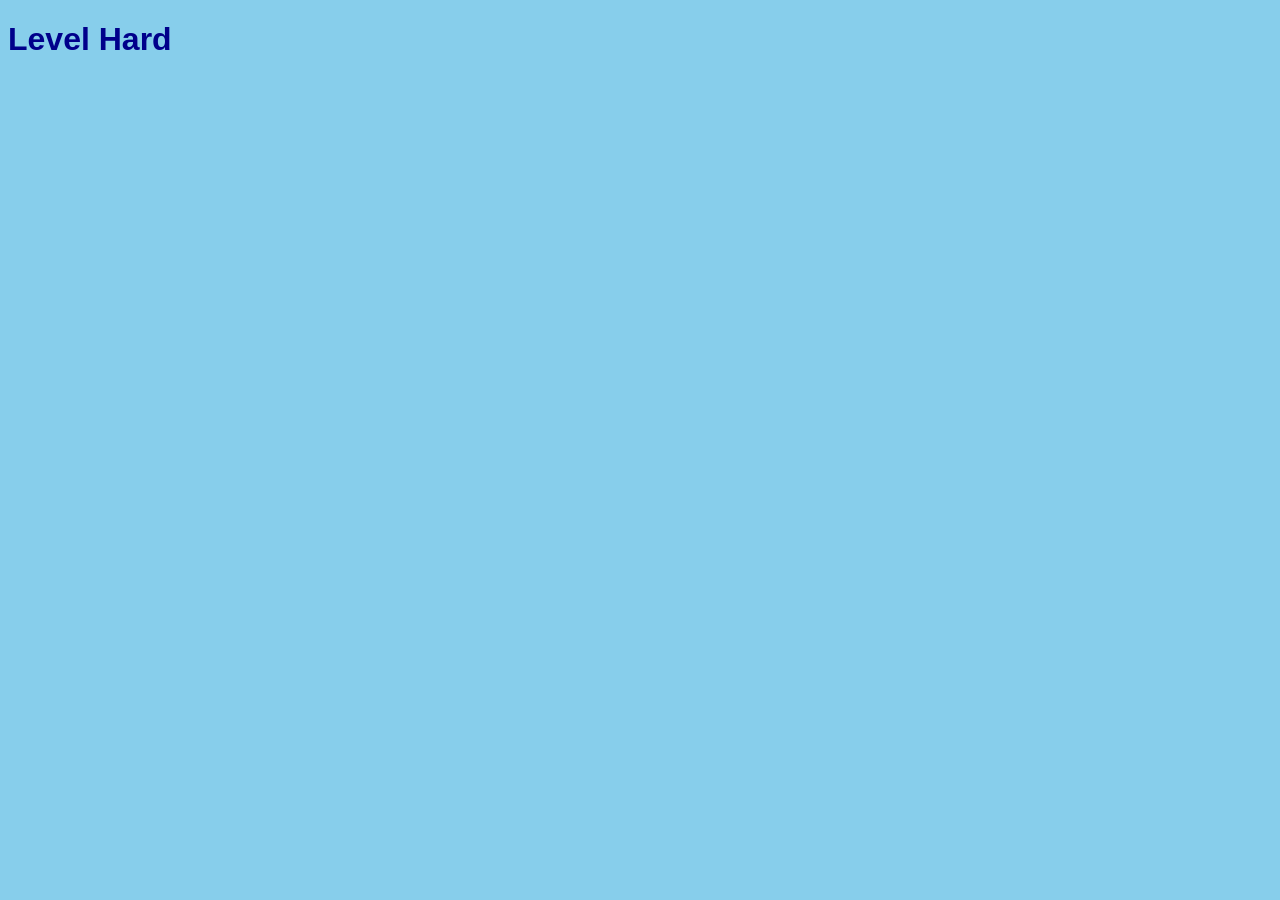
==== index.html @ c9ded30f "primeiroCommit" ====
<!DOCTYPE html>
<html lang="pt-br">
<head>
    <title>Level Hard</title>
    <meta charset="UTF-8">
    <meta name="viewport" content="width=device-width, initial-scale=1.0">
    <link rel="stylesheet" type="text/css" href="style.css">
</head>
<body>
    <div>
        <h1>Level Hard</h1>
    </div>
</body>
</html>
---- style.css ----
body{
    margin-top: auto;
    background-color: skyblue;
    font-family: Arial, Helvetica, sans-serif;
}
h1{
    color: darkblue;
    
}
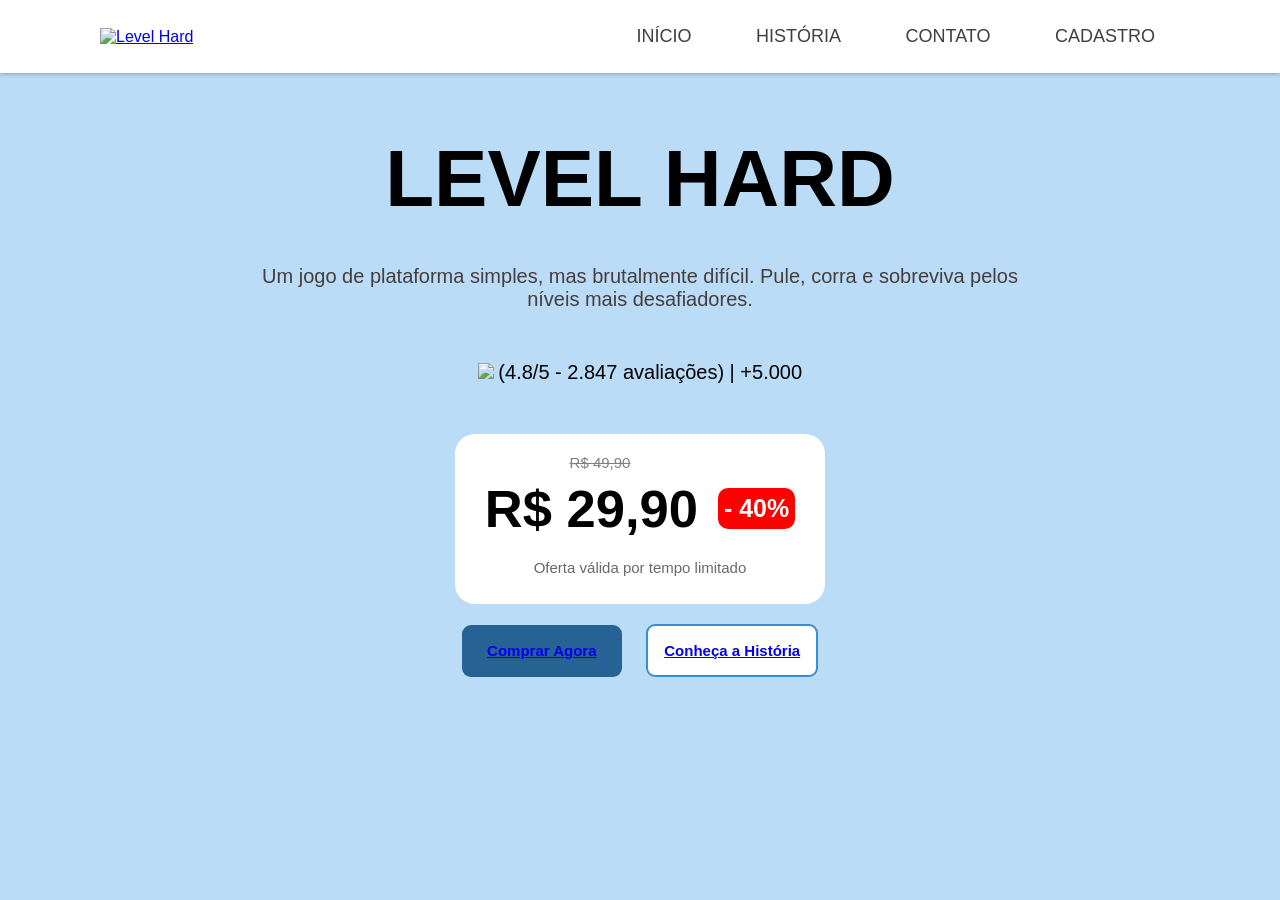
==== commit 55de5532: "segundo commit" ====
--- a/index.html
+++ b/index.html
@@ -3,12 +3,58 @@
 <head>
     <title>Level Hard</title>
     <meta charset="UTF-8">
+    <meta name="description" content="Site de um jogo de plataforma 2d (Level Hard)">
     <meta name="viewport" content="width=device-width, initial-scale=1.0">
     <link rel="stylesheet" type="text/css" href="style.css">
 </head>
 <body>
-    <div>
-        <h1>Level Hard</h1>
-    </div>
+    <header>
+            <a href="index.html" title="Home">
+                <img src="imgs/logo.png" alt="Level Hard" title="Level Hard">
+            </a>
+            
+            <nav>
+                <ul>
+                    <li>
+                        <a href="./index.html">INÍCIO</a>
+                    </li>
+                    <li>
+                        <a href="./historia.html">HISTÓRIA</a>
+                    </li>
+                    <li>
+                        <a href="./contato.html">CONTATO</a>
+                    </li>
+                    <li>
+                        <a href="./cadastro.html">CADASTRO</a>
+                    </li>
+                </ul>
+            </nav>
+    </header>
+
+    <section>
+        <h1>LEVEL HARD</h1>
+        <p class="descricao">Um jogo de plataforma simples, mas brutalmente difícil. Pule, corra e sobreviva pelos<br> níveis mais desafiadores.</p>
+           
+            <section class="container">
+                <div class="avaliacao">
+                    <img class="estrela" src="imgs/estrelas.png">
+                    <span class="ava">(4.8/5 - 2.847 avaliações) | +5.000 </span>
+                </div>
+
+                <div class="card-preco">
+                    <p class="preco-antigo">R$ 49,90</p>
+
+                    <div class="linha-preco">
+                        <h2>R$ 29,90</h2>
+                        <span class="desconto">- 40%</span>
+                    </div>
+                    <p class="tempo">Oferta válida por tempo limitado</p>
+                </div>
+                <div class="botoes">
+                    <button class="comprar"> <a href=./cadastro.html>Comprar Agora</a> </button>
+                    <button class="historia"> <a href="./historia.html">Conheça a História</a></button>
+                </div>
+            </section>
+    </section>
 </body>
 </html>
--- a/style.css
+++ b/style.css
@@ -1,9 +1,132 @@
 body{
-    margin-top: auto;
-    background-color: skyblue;
+    background-color:rgba(118, 187, 239, 0.5);
+}
+*{
+    margin: 0;
+    padding: 0;
     font-family: Arial, Helvetica, sans-serif;
 }
-h1{
-    color: darkblue;
-    
+
+header{
+    background: white;
+    display: flex;
+    justify-content: space-between;
+    align-items: center;
+    padding: 1px 100px;
+    box-shadow: 0px 0px 5px gray;
+}
+
+nav{
+    ul{
+        li{
+            list-style: none;
+            display: inline-block;
+            padding: 25px;
+            margin-left: 10px;
+            color: white;
+             a{
+                font-size: 18px;
+                text-decoration: none;
+                color: #443e3e;
+             }
+            a:hover{
+                color: rgba(36, 143, 231, 0.5);
+            }
+        }  
+    }
+}
+
+section{
+    h1{
+        text-align: center;
+        margin-top: 60px;
+        font-size: 80px;
+        color: black;
+    }
+    .descricao{
+        text-align: center;
+        color: #443e3e;
+        margin-top: 40px;
+        font-size: 20px;
+    }
+    .avaliacao{
+        margin-top: 50px;
+        color: black;
+        .estrela{
+            width: 120px;
+        }
+        .ava{
+            font-size: 20px;
+        }
+    }
+    .container{
+        text-align: center;
+    }
+    .card-preco{
+        background: white;
+        border-radius: 20px;
+        padding: 10px;
+        width: 350px;
+        height: 150px;
+        font-size: 30px;
+        margin: 0 auto 20px;
+        margin-top: 50px;
+    }
+        .preco-antigo{
+            text-decoration: line-through;
+            color: gray;
+            font-size: 15px;
+            margin-right: 80px;
+            margin-top: 10px;
+        }
+        .linha-preco{
+            display: flex;
+            justify-content: center;
+            align-items: center;
+            gap: 20px;
+            margin-top: 7px;
+            font-size: 35px;
+        .desconto{
+            color: white;
+            font-weight: 700;
+            background: red;
+            border: 2px solid red;
+            padding: 4px;
+            border-radius: 10px;
+            font-size: 25px;
+            }
+        }
+        .tempo{
+            font-size: 15px;
+            color:dimgray;
+            margin-top: 20px;
+        
+        }
+        .comprar{
+            border: 0;
+            border-radius: 9px;
+            background: rgba(15, 79, 132, 0.859);
+            height: 52px;
+            width: 160px;
+            margin-right: 20px;
+            color: white;
+            font-size: 15px;
+            font-weight: 700;
+            text-decoration: none;
+        }
+        .historia{
+            border: 2px solid rgb(53, 142, 214);
+            border-radius: 9px;
+            background: white;
+            padding: 16px;
+            color: rgb(53, 142, 214);
+            font-size: 15px;
+            font-weight: 700;
+            text-decoration: none;
+            
+        }
+}  
+
+@media (max-width: 480px){
+
 }
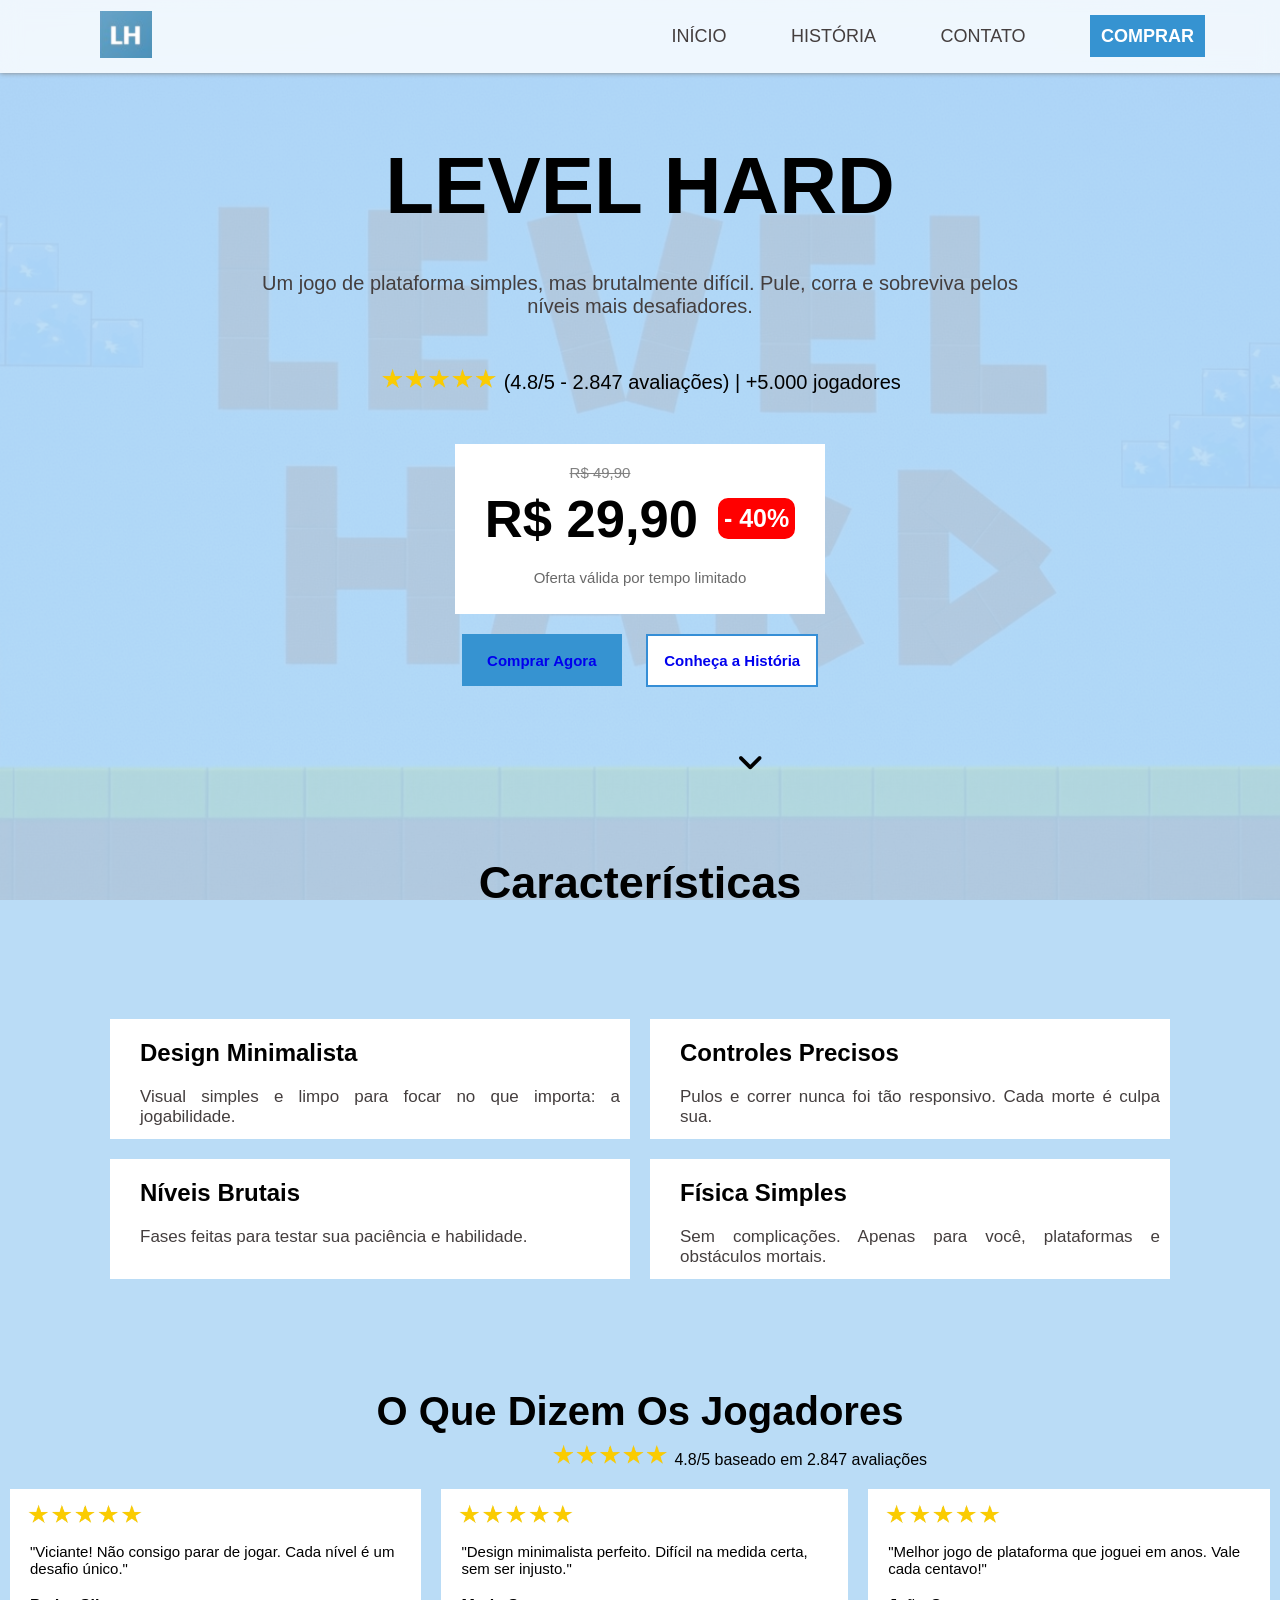
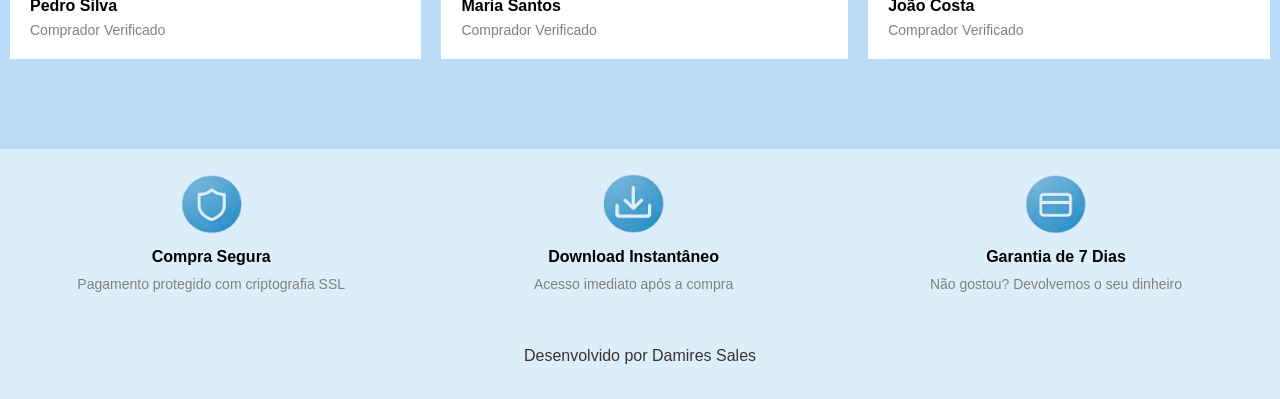
==== commit 63d162b4: "terceiro commit, com atualizacoes" ====
--- a/index.html
+++ b/index.html
@@ -5,12 +5,18 @@
     <meta charset="UTF-8">
     <meta name="description" content="Site de um jogo de plataforma 2d (Level Hard)">
     <meta name="viewport" content="width=device-width, initial-scale=1.0">
+    <link rel="stylesheet" href="https://cdnjs.cloudflare.com/ajax/libs/font-awesome/6.5.0/css/all.min.css">
     <link rel="stylesheet" type="text/css" href="style.css">
+    <link rel="icon" href="imgs/logo.png">
 </head>
 <body>
     <header>
             <a href="index.html" title="Home">
                 <img src="imgs/logo.png" alt="Level Hard" title="Level Hard">
+            </a>
+
+            <a href="javascript:mostrarmenu()" class="menu">
+                <i class="fa-solid fa-bars"></i>
             </a>
             
             <nav>
@@ -25,20 +31,20 @@
                         <a href="./contato.html">CONTATO</a>
                     </li>
                     <li>
-                        <a href="./cadastro.html">CADASTRO</a>
+                        <a class="compra" href="./comprar.html">COMPRAR</a>
                     </li>
                 </ul>
             </nav>
     </header>
 
-    <section>
+    <main>
         <h1>LEVEL HARD</h1>
         <p class="descricao">Um jogo de plataforma simples, mas brutalmente difícil. Pule, corra e sobreviva pelos<br> níveis mais desafiadores.</p>
-           
-            <section class="container">
+        <img class="imgcapa" src="imgs/jogo.png"  alt="Capa do jogo" title="Capa do jogo">
+            <div class="container">
                 <div class="avaliacao">
                     <img class="estrela" src="imgs/estrelas.png">
-                    <span class="ava">(4.8/5 - 2.847 avaliações) | +5.000 </span>
+                    <span class="ava">(4.8/5 - 2.847 avaliações) | +5.000 jogadores</span>
                 </div>
 
                 <div class="card-preco">
@@ -54,7 +60,106 @@
                     <button class="comprar"> <a href=./cadastro.html>Comprar Agora</a> </button>
                     <button class="historia"> <a href="./historia.html">Conheça a História</a></button>
                 </div>
-            </section>
-    </section>
+            </div>
+
+            <i class="fa-solid fa-angle-down"></i>
+            <h2 class="caracteristica">Características</h2>
+            <div class="grid">
+                <div class="coluna">
+                    <div class="card">
+                        <h2>Design Minimalista</h2>
+                        <p>Visual simples e limpo para focar no que importa: a jogabilidade.</p>
+                    </div>
+                </div>
+
+                <div class="coluna">
+                    <div class="card">
+                        <h2>Controles Precisos</h2>
+                        <p>Pulos e correr nunca foi tão responsivo. Cada morte é culpa sua.</p>
+                    </div>
+                </div>
+
+                <div class="coluna">
+                    <div class="card">
+                        <h2>Níveis Brutais</h2>
+                        <p>Fases feitas para testar sua paciência e habilidade.</p>
+                    </div>
+                </div>
+
+                <div class="coluna">
+                    <div class="card">
+                        <h2>Física Simples</h2>
+                        <p>Sem complicações. Apenas para você, plataformas e obstáculos mortais.</p>
+                    </div>
+                </div>
+            </div>
+
+            <h2 class="segundoh2">O Que Dizem Os Jogadores</h2>
+            <img class="estrela2" src="imgs/estrelas.png">
+            <span class="ava">4.8/5 baseado em 2.847 avaliações</span>
+                <div class="grid2">
+                    <div class="coluna2">
+                        <div class="card2">
+                            <img class="estrela3" src="imgs/estrelas.png">
+                            <p class="pgrid2">"Viciante! Não consigo parar de jogar. Cada nível é um desafio único."</p>
+                            <p class="nomes">Pedro Silva</p>
+                            <p class="verif">Comprador Verificado</p>
+                        </div>
+                    </div>
+
+                    <div class="coluna2">
+                        <div class="card2">
+                            <img class="estrela3" src="imgs/estrelas.png">
+                            <p class="pgrid2">"Design minimalista perfeito. Difícil na medida certa, sem ser injusto."</p>
+                            <p class="nomes">Maria Santos</p>
+                            <p class="verif">Comprador Verificado</p>
+                        </div>
+                    </div>
+
+                    <div class="coluna2">
+                        <div class="card2">
+                            <img class="estrela3" src="imgs/estrelas.png">
+                            <p class="pgrid2">"Melhor jogo de plataforma que joguei em anos. Vale cada centavo!"</p>
+                            <p class="nomes">João Costa</p>
+                            <p class="verif">Comprador Verificado</p>
+                        </div>
+                    </div>
+                </div>
+    </main>
+
+    <footer>
+        <div class="grid3">
+            <div class="coluna3">
+                <div class="card3">
+                    <img class="icone" src="imgs/seguranca.png">
+                    <p class="rodape" >Compra Segura</p>
+                    <p class="rodape2" >Pagamento protegido com criptografia SSL</p>
+                </div>
+            </div>
+
+            <div class="coluna3">
+                <div class="card3">
+                    <img class="icone" src="imgs/download.png">
+                    <p class="rodape" >Download Instantâneo</p>
+                    <p class="rodape2" >Acesso imediato após a compra</p>
+                </div>
+            </div>
+
+            <div class="coluna3">
+                <div class="card3">
+                    <img class="icone" src="imgs/cartao.png">
+                    <p class="rodape" >Garantia de 7 Dias</p>
+                    <p class="rodape2" >Não gostou? Devolvemos o seu dinheiro</p>
+                </div>
+            </div>
+        </div>
+        <p class="rodape3" >Desenvolvido por Damires Sales</p>
+    </footer>
+
+    <script>
+        function mostrarmenu() {
+            document.querySelector("header nav").classList.toggle("mostrar");
+        }
+    </script>
 </body>
 </html>
--- a/style.css
+++ b/style.css
@@ -8,7 +8,11 @@
 }
 
 header{
-    background: white;
+    background-color: rgba(255, 255, 255, 0.8);
+    backdrop-filter: blur(10px);
+    position: fixed;
+    top: 0;
+    width: 100%;
     display: flex;
     justify-content: space-between;
     align-items: center;
@@ -18,6 +22,7 @@
 
 nav{
     ul{
+        margin-right: 150px;
         li{
             list-style: none;
             display: inline-block;
@@ -28,18 +33,37 @@
                 font-size: 18px;
                 text-decoration: none;
                 color: #443e3e;
+                transition: all 0.5s;
              }
             a:hover{
-                color: rgba(36, 143, 231, 0.5);
+                color: rgba(5, 92, 164, 0.5);
+            }
+            .compra{
+                border: 1px solid rgb(54, 147, 209);
+                background: rgb(54, 147, 209);
+                padding: 10px;
+                color: white;
+                font-weight: bold;
             }
         }  
     }
 }
 
-section{
+main{
+    .imgcapa{
+        position: fixed;
+        top: 0;
+        left: 0;
+        width: 100%;
+        height: 100%;
+        object-fit: cover;
+        opacity: 0.1;
+        z-index: -1;
+        background-repeat: no-repeat;
+    }
     h1{
         text-align: center;
-        margin-top: 60px;
+        margin-top: 140px;
         font-size: 80px;
         color: black;
     }
@@ -64,7 +88,6 @@
     }
     .card-preco{
         background: white;
-        border-radius: 20px;
         padding: 10px;
         width: 350px;
         height: 150px;
@@ -103,30 +126,242 @@
         
         }
         .comprar{
-            border: 0;
-            border-radius: 9px;
-            background: rgba(15, 79, 132, 0.859);
+            border: 1px solid rgb(54, 147, 209);
+            background: rgb(54, 147, 209);
             height: 52px;
             width: 160px;
             margin-right: 20px;
-            color: white;
             font-size: 15px;
             font-weight: 700;
-            text-decoration: none;
+            color: white;
+            a{
+                text-decoration: none;
+                transition: all 0.5;
+            }
+            a:hover{
+                color: white;
+            }
         }
         .historia{
             border: 2px solid rgb(53, 142, 214);
-            border-radius: 9px;
             background: white;
             padding: 16px;
             color: rgb(53, 142, 214);
             font-size: 15px;
             font-weight: 700;
+            a{
             text-decoration: none;
+            transition: all 0.5;
+            }
+            a:hover{
+                color: rgb(53, 142, 214);
+            }
             
         }
-}  
+        i{
+            margin-top: 60px;
+            margin-left: 737px;
+            font-size: 30px;
+        }
+        .caracteristica{
+            text-align: center;
+            margin-top: 80px;
+            font-size: 45px;
+        }
+        .grid{
+            display: grid;
+            padding: 100px;
+            grid-template-columns: 50% 50%;
+            .coluna{
+                margin: 10px;
+                
+                .card{
+                background: white;
+                height: 120px;
+                margin: auto;
+                h2{
+                    padding: 20px 0px 10px 30px;
+                }
+                p{
+                    text-align: justify;
+                    font-size: 17px;
+                    padding: 10px;
+                    color: #443e3e;
+                    margin-left: 20px;
+                }
+            }
+    
+        }    
+    }
+        .segundoh2{
+            text-align: center;
+            padding: 0px 0px 10px;
+            font-size: 40px;
+        }
+        .estrela2{
+            width: 120px;
+            margin-left: 550px;
+
+        }
+        .grid2{
+            display: flex;
+            grid-template-columns: repeat(3, 33%);
+            margin-top: 10px;
+            justify-content: center;
+        .coluna2{
+            .card2{
+                background: white;
+                margin: 10px;
+                height: 170px;
+                .estrela3{
+                    width: 120px;
+                    padding: 15px;
+                }
+                .pgrid2{
+                    font-size: 15px;
+                    padding: 0px 20px;
+                }
+                .nomes{
+                    font-weight: bold;
+                    padding: 20px 0px 7px;
+                    margin-left: 20px;
+                }
+                .verif{
+                    margin-left: 20px;
+                    font-size: 14px;
+                    color: gray;
+                }
+            }
+        }
+    }
+} 
+
+footer{
+    background-color: rgba(255, 255, 255, 0.5);
+    height: 250px;
+    .grid3{
+        display: grid;
+        grid-template-columns: repeat(3,33%);
+        margin-top: 80px;
+        .coluna3{
+            margin: 25px;
+            text-align: center;
+            .card3{
+                .icone{
+                    width: 100%px;
+                    height: 60px;
+                }
+                .rodape{
+                    font-weight: bold;
+                    padding: 10px;
+                }
+                .rodape2{
+                    color: gray;
+                    font-size: 14px;
+                }
+            }
+        }
+    }
+     .rodape3{
+        text-align: center;
+        color: rgb(54, 52, 52);
+        padding: 30px;
+    }
+}
+.menu{
+    display: none;
+}
+.mostrar{
+    display: block;
+}
 
 @media (max-width: 480px){
-
+    header{
+        height: 90px;
+        padding: 1px 10px;
+        justify-content: none;
+        img{
+            height: 50px;
+            width: 80%;
+            margin-top: 5px;
+        }
+        .imgcapa{
+            display: none;
+        }
+        .menu{
+            display: block;
+            border: 1px solid rgb(54, 147, 209);
+            padding: 10px 15px;
+            color: #443e3e;
+            float: right;
+            margin-top: 15px;
+            margin-right: 200px;
+        }
+    }
+    header nav ul{
+        display: block;
+        text-align: center;
+    }
+    header nav ul li{
+        width: 100%;
+    }
+    header nav{
+        width: 50%;
+        float: right;
+    }
+
+    main{
+        width: 100%;
+        .descricao{
+            margin: 40px 20px 20px 20px;
+            font-size: 20px;
+        }
+        .estrela{
+            margin-left: 25px;
+        }
+        .botoes{
+            display: grid;
+        }
+        .comprar{
+            margin: 15px 130px 15px 130px;
+            width: 171px;
+        }
+        .historia{
+            margin: auto;
+        }
+        .grid{
+            grid-template-columns: auto;
+            .coluna{
+                .card{
+                    .caracteristica{
+                        margin-top: 50px;
+                        margin-bottom: 50px;
+                    }
+                    p{
+                        padding: 2px 20px 10px 5px;
+                    }
+                    h2{
+                        padding: 15px 0px 10px 25px
+                    }
+                }
+            }
+        }
+        .ava{
+            margin-left: 90px;
+        }
+        .grid2{
+            display: grid;
+            grid-template-columns: auto;
+        }
+        .grid3{
+            display: grid;
+            grid-template-columns: auto;
+        }
+        footer{
+            width: 102%;
+        }
+        i, .estrela3{
+            display: none
+        }
+    }
 }
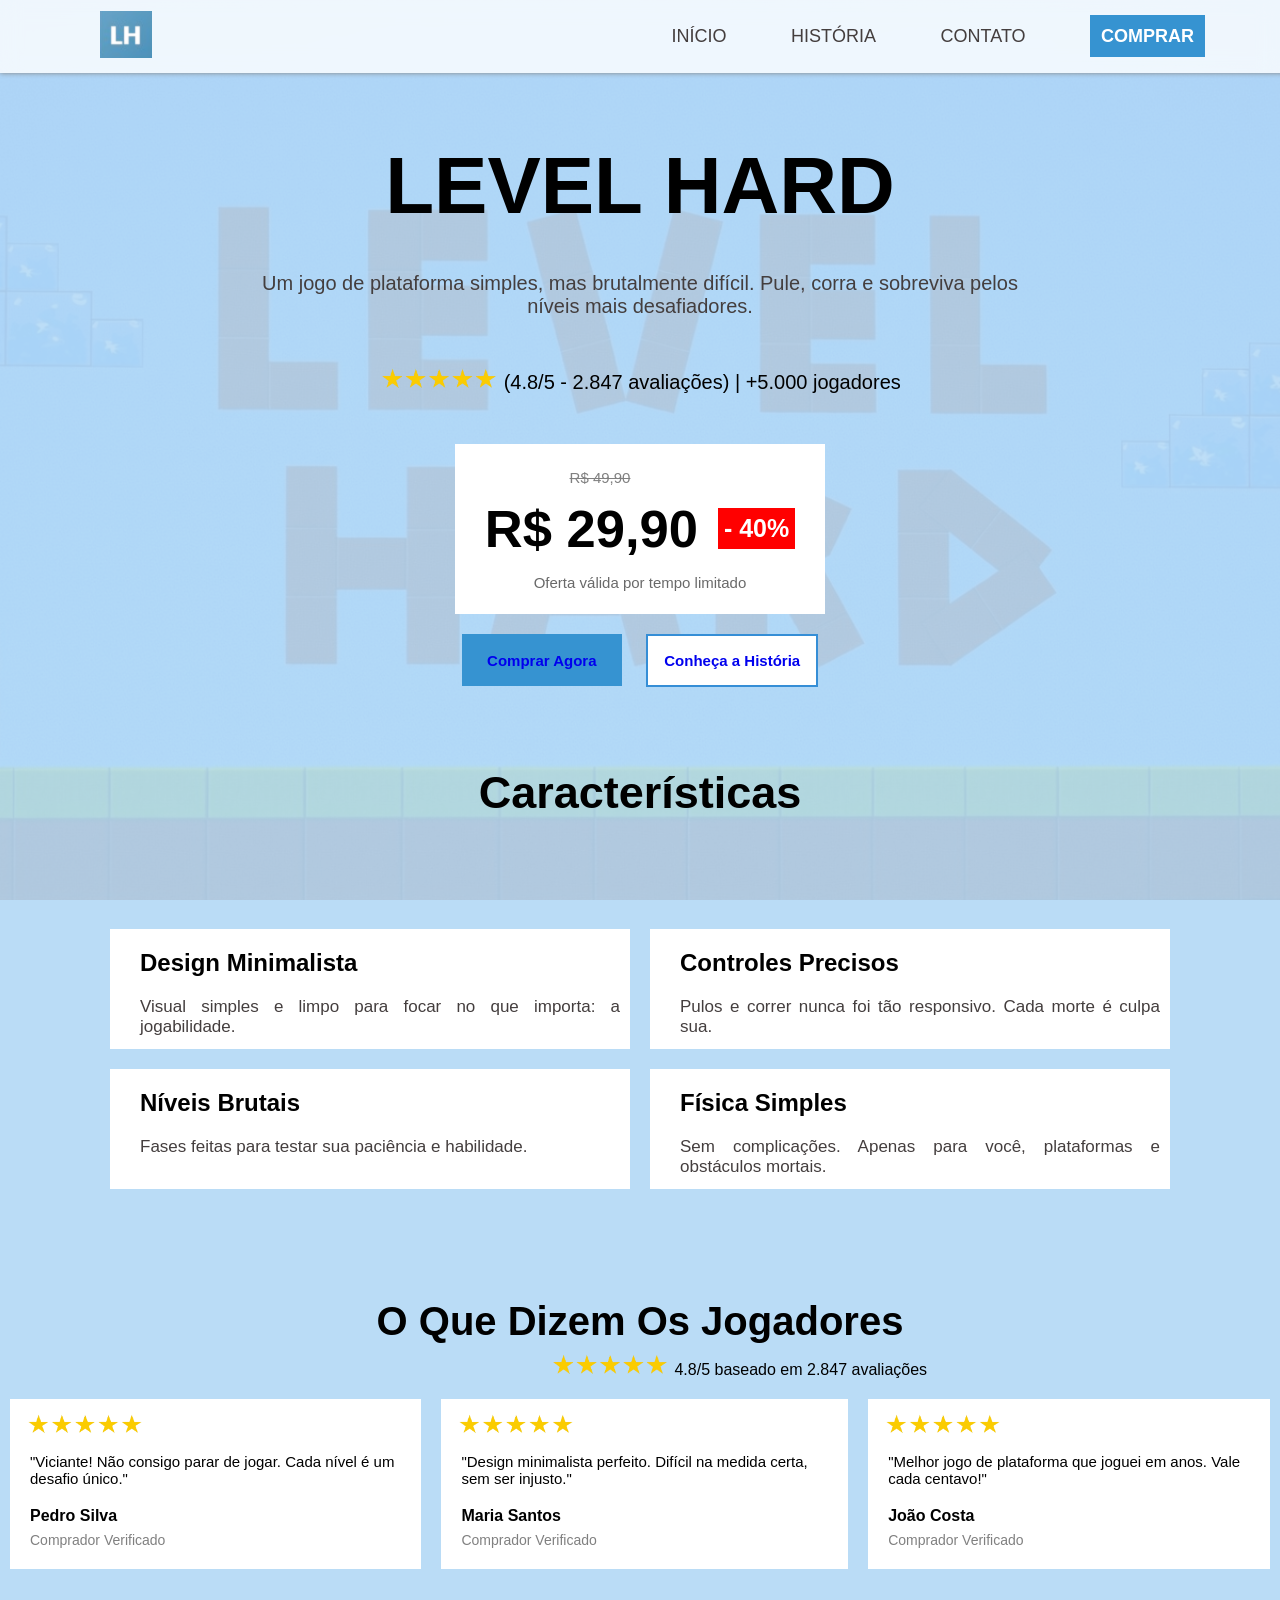
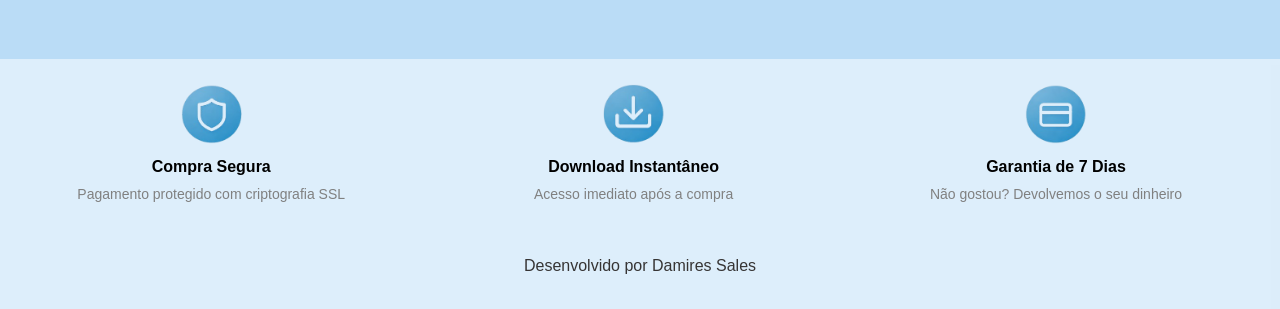
==== commit f218c635: "Quarto commit" ====
--- a/index.html
+++ b/index.html
@@ -13,10 +13,11 @@
     <header>
             <a href="index.html" title="Home">
                 <img src="imgs/logo.png" alt="Level Hard" title="Level Hard">
+                <span class="titulo">LEVEL HARD</span>
             </a>
 
-            <a href="javascript:mostrarmenu()" class="menu">
-                <i class="fa-solid fa-bars"></i>
+            <a href="javascript: mostrarmenu()" class="menu">
+                <i class="fas fa-bars"></i>
             </a>
             
             <nav>
@@ -62,7 +63,6 @@
                 </div>
             </div>
 
-            <i class="fa-solid fa-angle-down"></i>
             <h2 class="caracteristica">Características</h2>
             <div class="grid">
                 <div class="coluna">
@@ -81,14 +81,14 @@
 
                 <div class="coluna">
                     <div class="card">
-                        <h2>Níveis Brutais</h2>
+                        <h2 class="h2card2" >Níveis Brutais</h2>
                         <p>Fases feitas para testar sua paciência e habilidade.</p>
                     </div>
                 </div>
 
                 <div class="coluna">
                     <div class="card">
-                        <h2>Física Simples</h2>
+                        <h2 class="h2Fisica" >Física Simples</h2>
                         <p>Sem complicações. Apenas para você, plataformas e obstáculos mortais.</p>
                     </div>
                 </div>
@@ -157,9 +157,10 @@
     </footer>
 
     <script>
-        function mostrarmenu() {
-            document.querySelector("header nav").classList.toggle("mostrar");
+        function mostrarmenu(){
+            document.querySelector("header nav").classList.toggle("mostrar")
         }
     </script>
+
 </body>
 </html>
--- a/style.css
+++ b/style.css
@@ -100,14 +100,14 @@
             color: gray;
             font-size: 15px;
             margin-right: 80px;
-            margin-top: 10px;
+            margin-top: 15px;
         }
         .linha-preco{
             display: flex;
             justify-content: center;
             align-items: center;
             gap: 20px;
-            margin-top: 7px;
+            margin-top: 12px;
             font-size: 35px;
         .desconto{
             color: white;
@@ -115,14 +115,13 @@
             background: red;
             border: 2px solid red;
             padding: 4px;
-            border-radius: 10px;
             font-size: 25px;
             }
         }
         .tempo{
             font-size: 15px;
             color:dimgray;
-            margin-top: 20px;
+            margin-top: 15px;
         
         }
         .comprar{
@@ -168,18 +167,17 @@
             margin-top: 80px;
             font-size: 45px;
         }
-        .grid{
-            display: grid;
-            padding: 100px;
-            grid-template-columns: 50% 50%;
-            .coluna{
-                margin: 10px;
-                
-                .card{
+.grid{
+    display: grid;
+    padding: 100px;
+    grid-template-columns: 50% 50%;
+        .coluna{
+            margin: 10px;   
+            .card{
                 background: white;
                 height: 120px;
                 margin: auto;
-                h2{
+                h2, .h2card2, .h2Fisica{
                     padding: 20px 0px 10px 30px;
                 }
                 p{
@@ -274,94 +272,141 @@
 .mostrar{
     display: block;
 }
+.titulo{
+    display: none;
+}
 
 @media (max-width: 480px){
+    .imgcapa{
+        display: none;
+    }
+
+    body{
+        text-align: center;
+    }
+
+    .fa-solid fa-angle-down{
+        display: none;
+    }
+
+    .estrela2{
+        display: none;
+    }
+
+    header nav ul{
+        margin: 0px;
+    }
+
+    header nav ul li{
+        display: block;
+    }
+
     header{
-        height: 90px;
-        padding: 1px 10px;
-        justify-content: none;
-        img{
-            height: 50px;
-            width: 80%;
-            margin-top: 5px;
-        }
-        .imgcapa{
-            display: none;
-        }
-        .menu{
-            display: block;
-            border: 1px solid rgb(54, 147, 209);
-            padding: 10px 15px;
-            color: #443e3e;
-            float: right;
-            margin-top: 15px;
-            margin-right: 200px;
-        }
-    }
-    header nav ul{
+        height: 100px;
+        padding: 0px;
+        width: 430px;
         display: block;
-        text-align: center;
-    }
-    header nav ul li{
+        background-color: white;
+    }
+
+    header nav {
         width: 100%;
-    }
-    header nav{
-        width: 50%;
         float: right;
+        background-color: #FFF;
+        display: none;
+        margin-top: 20px;
+    }
+
+    header img{
+        height: 60px;
+        margin-top: 20px;
+        float: left;
+        margin-left: 40px;
+    }
+
+    .titulo{
+        display: block;
+        text-decoration: none;
+        float: left;
+        margin-top: 40px;
+        margin-left: 20px;
+        font-size: 20px;
+        color: black;
+    }
+
+    .menu{
+        display: block;
+        padding: 10px 15px;
+        color: black;
+        border: 1px solid rgba(5, 92, 164, 0.5);
+        float: right;
+        margin-top: 30px;
+        margin-right: 65px;
+    }
+
+    main .grid{
+        grid-template-columns: 100%;
+        width: 100%;
+        padding: 0px;
     }
 
     main{
         width: 100%;
-        .descricao{
-            margin: 40px 20px 20px 20px;
-            font-size: 20px;
-        }
-        .estrela{
-            margin-left: 25px;
-        }
-        .botoes{
-            display: grid;
-        }
-        .comprar{
-            margin: 15px 130px 15px 130px;
-            width: 171px;
-        }
-        .historia{
-            margin: auto;
-        }
-        .grid{
-            grid-template-columns: auto;
-            .coluna{
-                .card{
-                    .caracteristica{
-                        margin-top: 50px;
-                        margin-bottom: 50px;
-                    }
-                    p{
-                        padding: 2px 20px 10px 5px;
-                    }
-                    h2{
-                        padding: 15px 0px 10px 25px
-                    }
-                }
-            }
-        }
-        .ava{
-            margin-left: 90px;
-        }
-        .grid2{
-            display: grid;
-            grid-template-columns: auto;
-        }
+            .caracteristica{
+                margin: 70px 0px 70px 0px;
+            }
+            .segundoh2{
+                margin: 70px 0px 70px 0px;
+            }
+            .avaliacao{
+                margin-top: 40px;
+            }
+            .card-preco{
+                margin-top: 40px;
+            }
+            h1{
+                font-size: 70px;
+            }
+            .descricao{
+                font-size: 21px;
+            }
+    .grid{
+        .coluna{
+            .card{
+                height: 160px;
+            h2{
+                padding: 30px 97px 0px 0px;
+            }
+            .h2card2{
+                padding: 30px 155px 0px 0px
+            }
+            .h2Fisica{
+                padding: 30px 146px 0px 0px
+            }
+            p{
+                padding: 28px 10px 30px 8px;
+            }
+        }
+    }
+}
+
+    .grid2{
+        display: grid;
+        grid-template-columns: 100%;
+        .coluna2{
+            .card2{
+                .nomes{
+                    padding: 15px 0px 15px;
+                }  
+            }
+        }
+    }
+}
+
+    footer{
+        height: 600px;
         .grid3{
-            display: grid;
-            grid-template-columns: auto;
-        }
-        footer{
-            width: 102%;
-        }
-        i, .estrela3{
-            display: none
+            grid: none;
         }
     }
 }
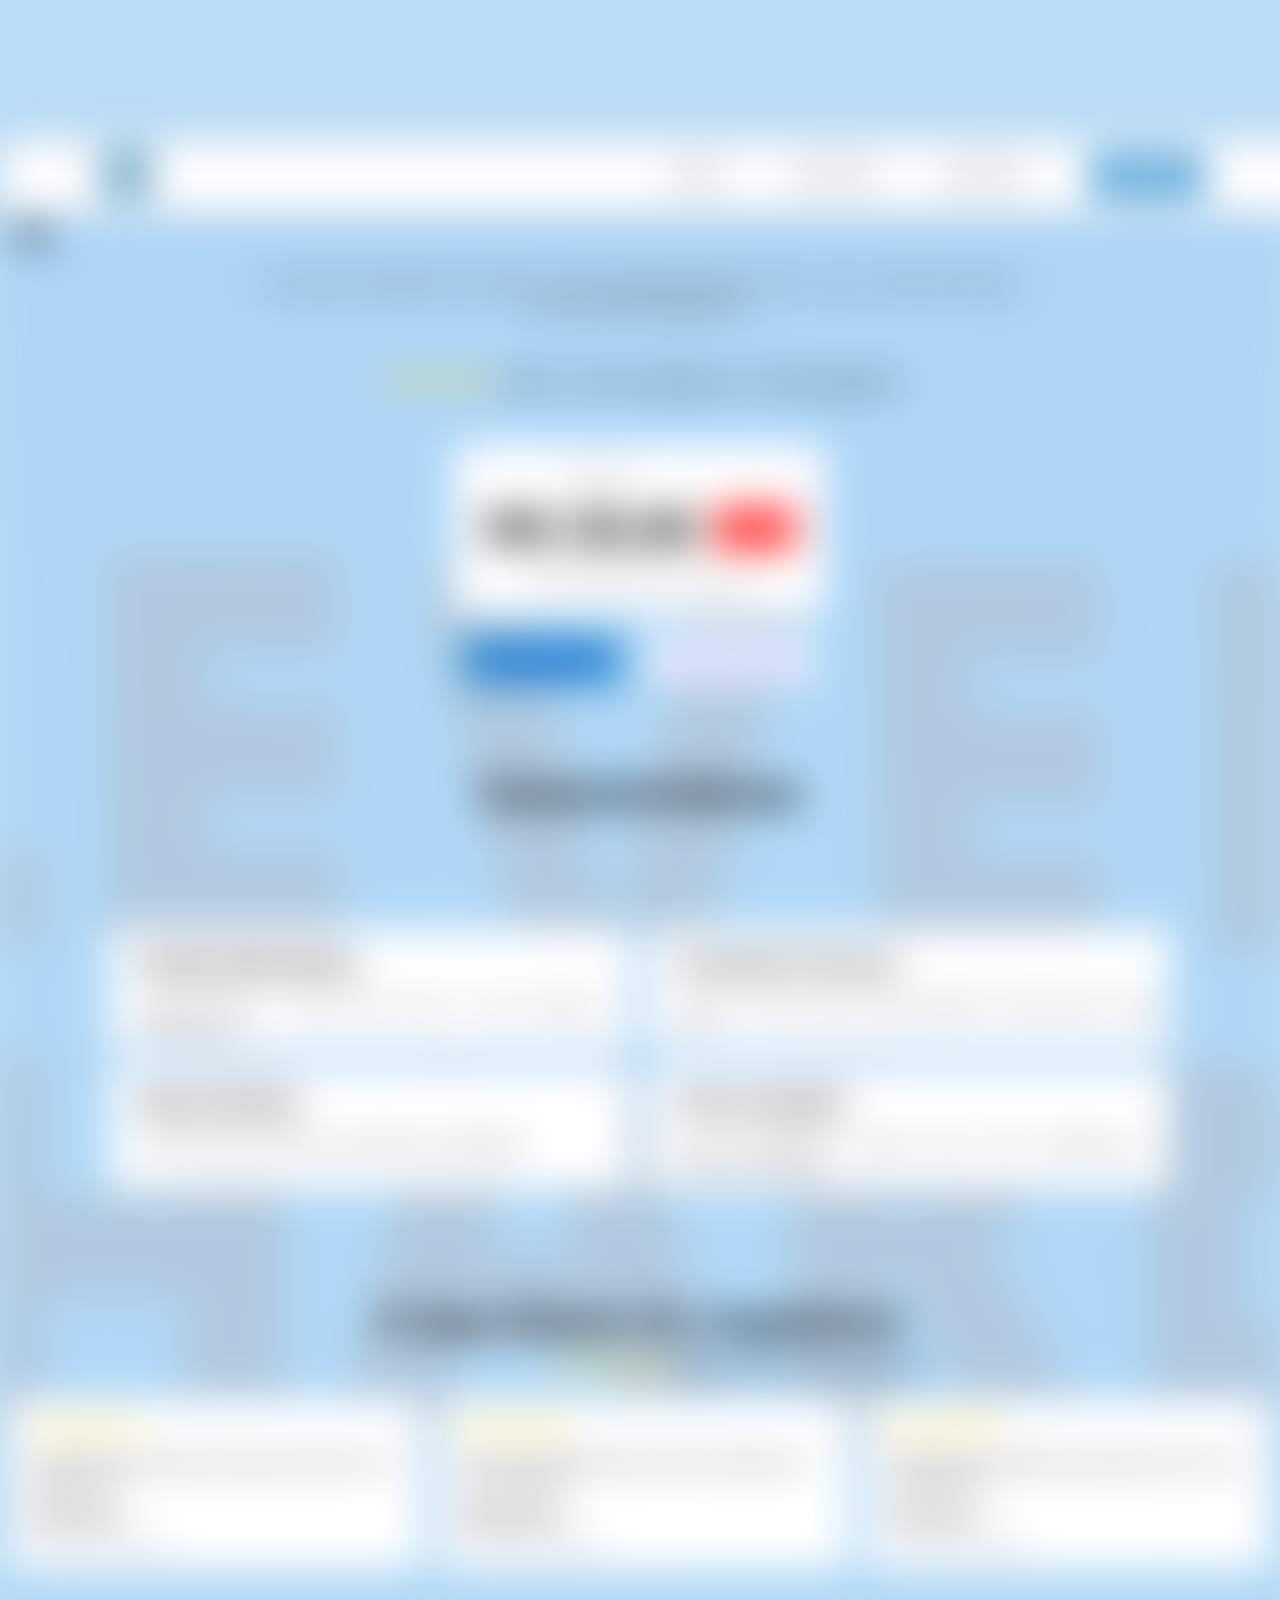
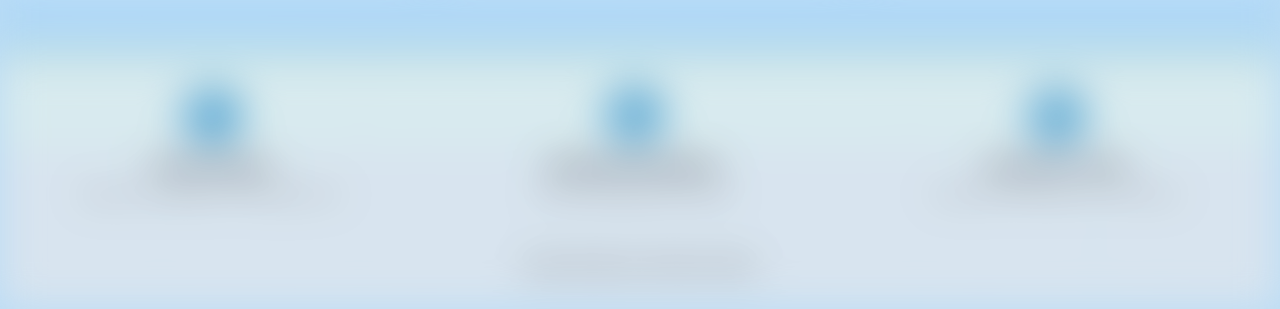
==== commit 8cc327d5: "commit final" ====
--- a/index.html
+++ b/index.html
@@ -9,8 +9,8 @@
     <link rel="stylesheet" type="text/css" href="style.css">
     <link rel="icon" href="imgs/logo.png">
 </head>
-<body>
-    <header>
+<body id="corpoDaPagina">
+        <header id="mainHeader">
             <a href="index.html" title="Home">
                 <img src="imgs/logo.png" alt="Level Hard" title="Level Hard">
                 <span class="titulo">LEVEL HARD</span>
@@ -23,13 +23,13 @@
             <nav>
                 <ul>
                     <li>
-                        <a href="./index.html">INÍCIO</a>
-                    </li>
-                    <li>
-                        <a href="./historia.html">HISTÓRIA</a>
-                    </li>
-                    <li>
-                        <a href="./contato.html">CONTATO</a>
+                        <a class="inicio" href="./index.html">INÍCIO</a>
+                    </li>
+                    <li>
+                        <a class="historia" href="./historia.html">HISTÓRIA</a>
+                    </li>
+                    <li>
+                        <a class="contato" href="./contato.html">CONTATO</a>
                     </li>
                     <li>
                         <a class="compra" href="./comprar.html">COMPRAR</a>
@@ -39,7 +39,24 @@
     </header>
 
     <main>
-        <h1>LEVEL HARD</h1>
+        <div class="tema">
+        <i id="iconetema" class="fa-solid fa-toggle-off"></i>
+        </div>
+
+        <script>
+        const iconetema = document.getElementById("iconetema");
+        const header = document.getElementById("mainHeader");
+
+        iconetema.addEventListener("click", () => {
+
+            document.body.classList.toggle("dark-tema");
+            header.classList.toggle("dark-header");
+            iconetema.classList.toggle("fa-toggle-off");
+            iconetema.classList.toggle("fa-toggle-on");
+        });
+        </script>
+        
+        <h1 class="tituloP">LEVEL HARD</h1>
         <p class="descricao">Um jogo de plataforma simples, mas brutalmente difícil. Pule, corra e sobreviva pelos<br> níveis mais desafiadores.</p>
         <img class="imgcapa" src="imgs/jogo.png"  alt="Capa do jogo" title="Capa do jogo">
             <div class="container">
@@ -48,7 +65,7 @@
                     <span class="ava">(4.8/5 - 2.847 avaliações) | +5.000 jogadores</span>
                 </div>
 
-                <div class="card-preco">
+                <div class="cardpreco">
                     <p class="preco-antigo">R$ 49,90</p>
 
                     <div class="linha-preco">
@@ -127,6 +144,29 @@
                 </div>
     </main>
 
+    <script>
+        const ANO_LANCAMENTO = 2026;
+        let anoAtual = new Date().getFullYear();
+
+        if (anoAtual == ANO_LANCAMENTO) {
+            alert("🎮 Pare de jogar o básico. O LEVEL HARD chegou para testar seus limites.");
+        }
+
+        let nomeVisitante = prompt("Bem-vindo ao site do LEVEL HARD! Digite seu nome e prepare-se para o desafio.");
+        let idadeVisitante = Number(prompt("Olá, " + nomeVisitante + ", Seja Bem-Vindo! Qual a sua idade?"));
+
+        const body = document.getElementById("corpoDaPagina")
+
+
+        if (idadeVisitante >= 18) {
+            alert("Parabéns, " + nomeVisitante + "! Você tem permissão total para vizualizar o conteúdo.");
+            document.getElementById("corpodaPagina").style.filter = "none";
+        } else {
+            alert(" Acesso limitado. " + nomeVisitante + " Por diretrizes de segurança para a sua idade, ocultamos parte do conteúdo visual.");
+            document.getElementById("corpoDaPagina").style.filter = "blur(20px)";
+        }
+    </script>
+
     <footer>
         <div class="grid3">
             <div class="coluna3">
@@ -162,5 +202,10 @@
         }
     </script>
 
+    
 </body>
+
+<script>
+    
+</script> 
 </html>
--- a/style.css
+++ b/style.css
@@ -19,6 +19,13 @@
     padding: 1px 100px;
     box-shadow: 0px 0px 5px gray;
 }
+
+body { background-color: rgba(118, 187, 239, 0.5); color: black; transition: 0.3s; }
+header { background-color: #ffffff; }
+
+body.dark-mode { background-color: rgb(40, 40, 40); color: rgb(0, 0, 0); }
+body.dark-mode header { background-color: #1a1a1a; }
+body.dark-mode button { background-color: #444; color: white; }
 
 nav{
     ul{
@@ -49,6 +56,63 @@
     }
 }
 
+body.dark-tema {
+background-color: #000000;
+color: #f5f5f5;
+}
+.dark-header {
+background-color: #000;
+color: #fff;
+}
+
+
+.tema {
+position: fixed;
+top: 20px;
+left: -720px;
+cursor: pointer;
+font-size: 24px;
+}
+
+body {
+background-color: rgba(118, 187, 239, 0.5);
+color: #000;
+}
+
+header {
+background-color: #fff;
+color: #000;
+}
+
+.cardpreco{
+    background-color: #fff;
+    color: #000; 
+}
+
+body.dark-tema .tituloP,
+body.dark-tema .descricao,
+body.dark-tema .ava,
+body.dark-tema .segundoh2,
+body.dark-tema .caracteristica,
+body.dark-tema nav a.inicio,
+body.dark-tema nav a.historia,
+body.dark-tema nav a.contato{
+    color: #ffffff;
+}
+
+body.dark-tema h2,
+body.dark-tema .h2card2,
+body.dark-tema .h2Fisica,
+body.dark-tema p,
+body.dark-tema .pgrid2,
+body.dark-tema .nomes,
+body.dark-tema .rodape,
+body.dark-tema .rodape2,
+body.dark-tema .rodape3{
+    color: black;
+}
+
+
 main{
     .imgcapa{
         position: fixed;
@@ -61,7 +125,7 @@
         z-index: -1;
         background-repeat: no-repeat;
     }
-    h1{
+    .tituloP{
         text-align: center;
         margin-top: 140px;
         font-size: 80px;
@@ -86,7 +150,7 @@
     .container{
         text-align: center;
     }
-    .card-preco{
+    .cardpreco{
         background: white;
         padding: 10px;
         width: 350px;
@@ -275,6 +339,9 @@
 .titulo{
     display: none;
 }
+#btn-tema{
+    display: block;
+}
 
 @media (max-width: 480px){
     .imgcapa{
@@ -293,12 +360,20 @@
         display: none;
     }
 
+    .tema{
+        top: 50px;
+    }
+
     header nav ul{
         margin: 0px;
     }
 
-    header nav ul li{
-        display: block;
+    header nav {
+        width: 100%;
+        float: right;
+        margin-top: 20px;
+        background-color: #FFF;
+        display: none;
     }
 
     header{
@@ -309,19 +384,16 @@
         background-color: white;
     }
 
-    header nav {
-        width: 100%;
-        float: right;
-        background-color: #FFF;
-        display: none;
-        margin-top: 20px;
+    header nav ul li{
+        display: block;
     }
 
     header img{
-        height: 60px;
-        margin-top: 20px;
+        height: 50px;
+        margin-top: 25px;
         float: left;
         margin-left: 40px;
+        margin-right: 0;
     }
 
     .titulo{
@@ -336,12 +408,12 @@
 
     .menu{
         display: block;
+        border: 1px solid rgba(5, 92, 164, 0.5);
         padding: 10px 15px;
         color: black;
-        border: 1px solid rgba(5, 92, 164, 0.5);
         float: right;
         margin-top: 30px;
-        margin-right: 65px;
+        margin-right: 40px;
     }
 
     main .grid{
